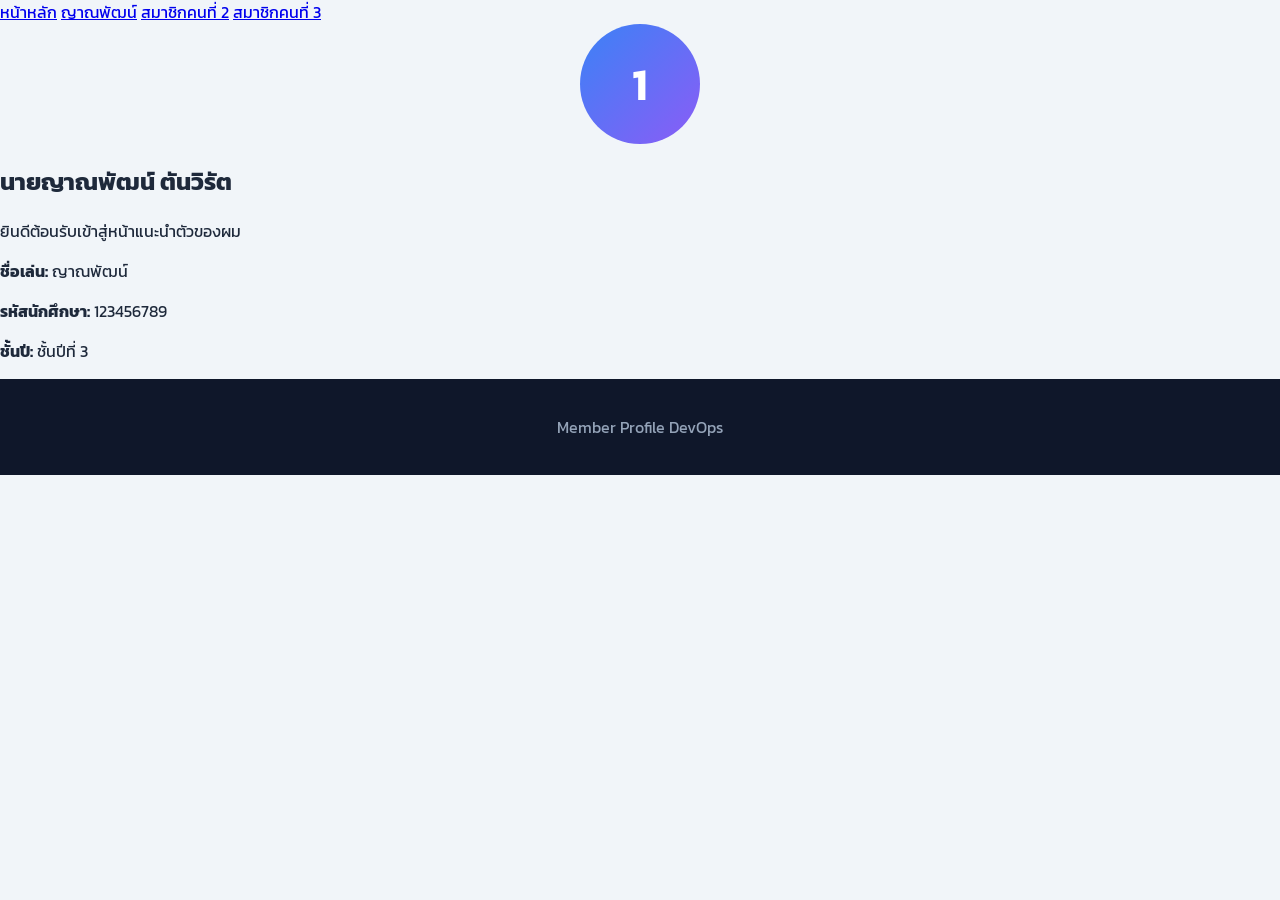
==== person1.html @ 05a21b79 "feat: add personal information for member 1" ====
<!DOCTYPE html>
<html lang="th">
<head>
    <meta charset="UTF-8">
    <meta name="viewport" content="width=device-width, initial-scale=1.0">
    <title>โปรไฟล์ของญาณพัฒน์</title>
    <link rel="stylesheet" href="style.css">
</head>
<body>

    <nav class="navbar">
        <a href="index.html">หน้าหลัก</a>
        <a href="person1.html">ญาณพัฒน์</a>
        <a href="person2.html">สมาชิกคนที่ 2</a>
        <a href="person3.html">สมาชิกคนที่ 3</a>
    </nav>

    <main class="profile-container">

        <section class="profile-box">
            <div class="profile-placeholder">1</div>

            <h1>นายญาณพัฒน์ ตันวิรัต</h1>
            <p class="introduction">
                ยินดีต้อนรับเข้าสู่หน้าแนะนำตัวของผม
            </p>

            <div class="personal-info">
                <p>
                    <strong>ชื่อเล่น:</strong>
                    ญาณพัฒน์
                </p>

                <p>
                    <strong>รหัสนักศึกษา:</strong>
                    123456789
                </p>

                <p>
                    <strong>ชั้นปี:</strong>
                    ชั้นปีที่ 3
                </p>
            </div>
        </section>

    </main>

    <footer>
        <p>Member Profile DevOps</p>
    </footer>

</body>
</html>
---- style.css ----
@import url('https://fonts.googleapis.com/css2?family=Kanit:wght@300;400;500;600&display=swap');

* {
    box-sizing: border-box;
}

body {
    margin: 0;
    font-family: "Kanit", sans-serif;
    background-color: #f1f5f9;
    color: #1e293b;
}

header {
    background: linear-gradient(135deg, #0f172a, #2563eb);
    color: white;
    text-align: center;
    padding: 70px 20px;
}

header h1 {
    margin: 0;
    font-size: 42px;
}

header p {
    margin-top: 10px;
    color: #bfdbfe;
    font-size: 18px;
}

.member-container {
    width: 90%;
    max-width: 1100px;
    margin: 60px auto;
    display: grid;
    grid-template-columns: repeat(3, 1fr);
    gap: 25px;
}

.member-card {
    background-color: white;
    padding: 30px;
    text-align: center;
    border-radius: 16px;
    box-shadow: 0 10px 30px rgba(15, 23, 42, 0.12);
    transition: 0.3s;
}

.member-card:hover {
    transform: translateY(-8px);
}

.profile-placeholder {
    width: 120px;
    height: 120px;
    margin: auto;
    border-radius: 50%;
    background: linear-gradient(135deg, #3b82f6, #8b5cf6);
    color: white;
    display: flex;
    justify-content: center;
    align-items: center;
    font-size: 45px;
    font-weight: 600;
}

.member-card h2 {
    margin-bottom: 5px;
}

.member-card p {
    color: #64748b;
}

.member-card a {
    display: inline-block;
    margin-top: 15px;
    padding: 10px 22px;
    background-color: #2563eb;
    color: white;
    text-decoration: none;
    border-radius: 8px;
}

.member-card a:hover {
    background-color: #1d4ed8;
}

footer {
    background-color: #0f172a;
    color: #94a3b8;
    text-align: center;
    padding: 20px;
}

@media (max-width: 800px) {
    .member-container {
        grid-template-columns: 1fr;
    }

    header h1 {
        font-size: 32px;
    }
}
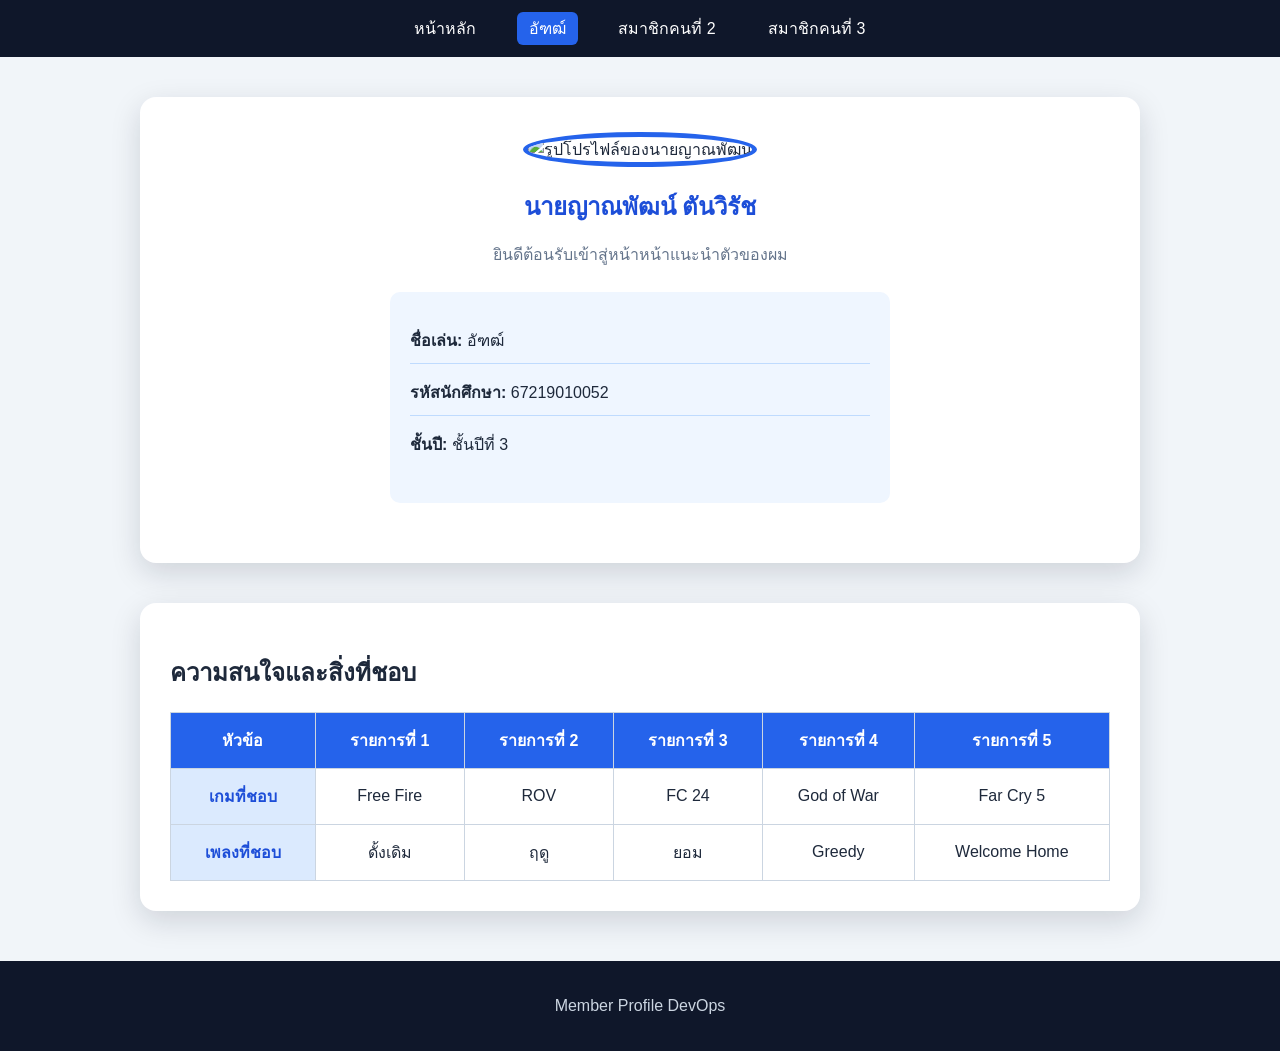
==== commit 566f77bb: "feat: add favorites table and profile design `` reminders maybe typo. Need clean." ====
--- a/person1.html
+++ b/person1.html
@@ -3,14 +3,150 @@
 <head>
     <meta charset="UTF-8">
     <meta name="viewport" content="width=device-width, initial-scale=1.0">
-    <title>โปรไฟล์ของญาณพัฒน์</title>
-    <link rel="stylesheet" href="style.css">
+    <title>โปรไฟล์ของอัฑฒ์</title>
+
+    <style>
+        * {
+            box-sizing: border-box;
+        }
+
+        body {
+            margin: 0;
+            font-family: Arial, sans-serif;
+            background-color: #f1f5f9;
+            color: #1e293b;
+        }
+
+        .navbar {
+            background-color: #0f172a;
+            padding: 16px;
+            text-align: center;
+        }
+
+        .navbar a {
+            color: white;
+            text-decoration: none;
+            margin: 0 12px;
+            padding: 8px 12px;
+            border-radius: 6px;
+        }
+
+        .navbar a:hover,
+        .navbar .active {
+            background-color: #2563eb;
+        }
+
+        .profile-container {
+            width: 90%;
+            max-width: 1000px;
+            margin: 40px auto;
+        }
+
+        .profile-box {
+            background-color: white;
+            padding: 35px;
+            text-align: center;
+            border-radius: 16px;
+            box-shadow: 0 10px 30px rgba(15, 23, 42, 0.15);
+        }
+
+        .profile-image {
+            width: 180px;
+            height: 180px;
+            border-radius: 50%;
+            object-fit: cover;
+            border: 5px solid #2563eb;
+        }
+
+        h1 {
+            color: #1d4ed8;
+            margin-bottom: 10px;
+        }
+
+        .introduction {
+            color: #64748b;
+        }
+
+        .personal-info {
+            max-width: 500px;
+            margin: 25px auto;
+            text-align: left;
+            background-color: #eff6ff;
+            padding: 20px;
+            border-radius: 10px;
+        }
+
+        .personal-info p {
+            border-bottom: 1px solid #bfdbfe;
+            padding-bottom: 10px;
+        }
+
+        .personal-info p:last-child {
+            border-bottom: none;
+        }
+
+        .favorites {
+            margin-top: 40px;
+            background-color: white;
+            padding: 30px;
+            border-radius: 16px;
+            box-shadow: 0 10px 30px rgba(15, 23, 42, 0.15);
+        }
+
+        .table-container {
+            overflow-x: auto;
+        }
+
+        table {
+            width: 100%;
+            min-width: 800px;
+            border-collapse: collapse;
+        }
+
+        th,
+        td {
+            border: 1px solid #cbd5e1;
+            padding: 15px;
+            text-align: center;
+        }
+
+        thead th {
+            background-color: #2563eb;
+            color: white;
+        }
+
+        tbody th {
+            background-color: #dbeafe;
+            color: #1d4ed8;
+        }
+
+        footer {
+            margin-top: 50px;
+            padding: 20px;
+            text-align: center;
+            background-color: #0f172a;
+            color: #cbd5e1;
+        }
+
+        @media (max-width: 700px) {
+            .navbar a {
+                display: block;
+                margin: 5px;
+            }
+
+            .profile-box,
+            .favorites {
+                padding: 20px;
+            }
+        }
+    </style>
 </head>
+
 <body>
 
     <nav class="navbar">
         <a href="index.html">หน้าหลัก</a>
-        <a href="person1.html">ญาณพัฒน์</a>
+        <a href="person1.html" class="active">อัฑฒ์</a>
         <a href="person2.html">สมาชิกคนที่ 2</a>
         <a href="person3.html">สมาชิกคนที่ 3</a>
     </nav>
@@ -18,28 +154,60 @@
     <main class="profile-container">
 
         <section class="profile-box">
-            <div class="profile-placeholder">1</div>
-
-            <h1>นายญาณพัฒน์ ตันวิรัต</h1>
+            <img
+                src="person1.jpg"
+                alt="รูปโปรไฟล์ของนายญาณพัฒน์"
+                class="profile-image"
+            >
+
+            <h1>นายญาณพัฒน์ ตันวิรัช</h1>
             <p class="introduction">
-                ยินดีต้อนรับเข้าสู่หน้าแนะนำตัวของผม
+                ยินดีต้อนรับเข้าสู่หน้าหน้าแนะนำตัวของผม
             </p>
 
             <div class="personal-info">
-                <p>
-                    <strong>ชื่อเล่น:</strong>
-                    ญาณพัฒน์
-                </p>
-
-                <p>
-                    <strong>รหัสนักศึกษา:</strong>
-                    123456789
-                </p>
-
-                <p>
-                    <strong>ชั้นปี:</strong>
-                    ชั้นปีที่ 3
-                </p>
+                <p><strong>ชื่อเล่น:</strong> อัฑฒ์</p>
+                <p><strong>รหัสนักศึกษา:</strong> 67219010052</p>
+                <p><strong>ชั้นปี:</strong> ชั้นปีที่ 3</p>
+            </div>
+        </section>
+
+        <section class="favorites">
+            <h2>ความสนใจและสิ่งที่ชอบ</h2>
+
+            <div class="table-container">
+                <table>
+                    <thead>
+                        <tr>
+                            <th>หัวข้อ</th>
+                            <th>รายการที่ 1</th>
+                            <th>รายการที่ 2</th>
+                            <th>รายการที่ 3</th>
+                            <th>รายการที่ 4</th>
+                            <th>รายการที่ 5</th>
+                        </tr>
+                    </thead>
+
+                    <tbody>
+                        <tr>
+                            <th>เกมที่ชอบ</th>
+                            <td>Free Fire</td>
+                            <td>ROV</td>
+                            <td>FC 24</td>
+                            <td>God of War</td>
+                            <td>Far Cry 5</td>
+                        </tr>
+
+                        <tr>
+                            <th>เพลงที่ชอบ</th>
+                            <td>ดั้งเดิม</td>
+                            <td>ฤดู</td>
+                            <td>ยอม</td>
+                            <td>Greedy</td>
+                            <td>Welcome Home</td>
+                        </tr>
+                    </tbody>
+                </table>
             </div>
         </section>
 
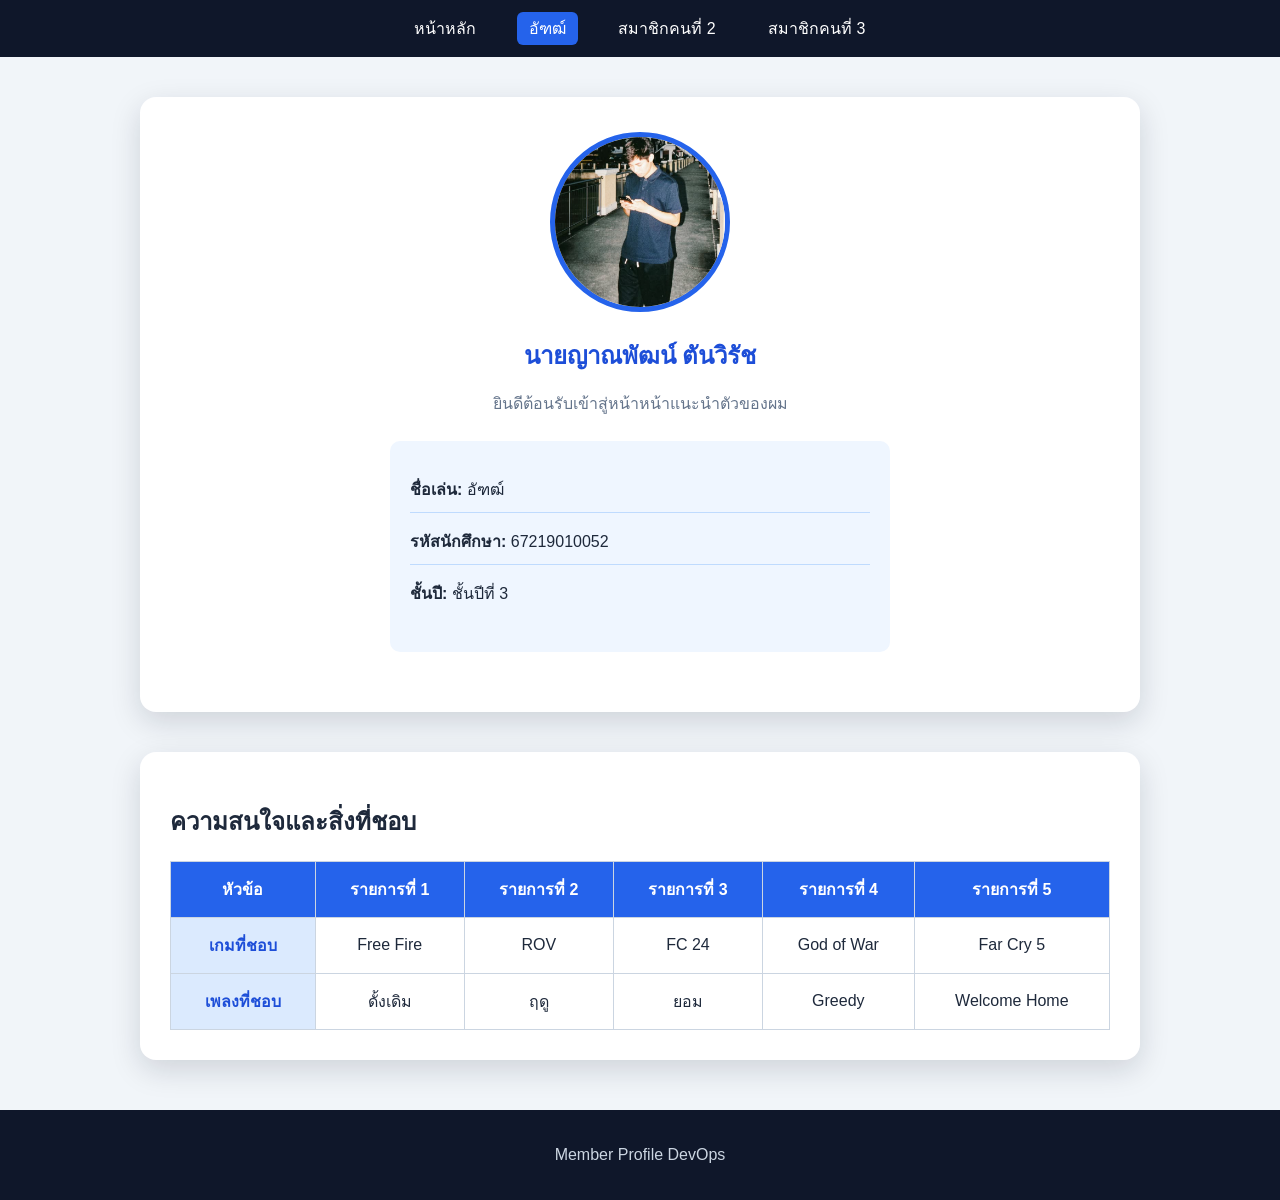
==== commit 079a9885: "fix: connect member 1 profile image" ====
--- a/person1.html
+++ b/person1.html
@@ -155,7 +155,7 @@
 
         <section class="profile-box">
             <img
-                src="person1.jpg"
+                src="1.png"
                 alt="รูปโปรไฟล์ของนายญาณพัฒน์"
                 class="profile-image"
             >
